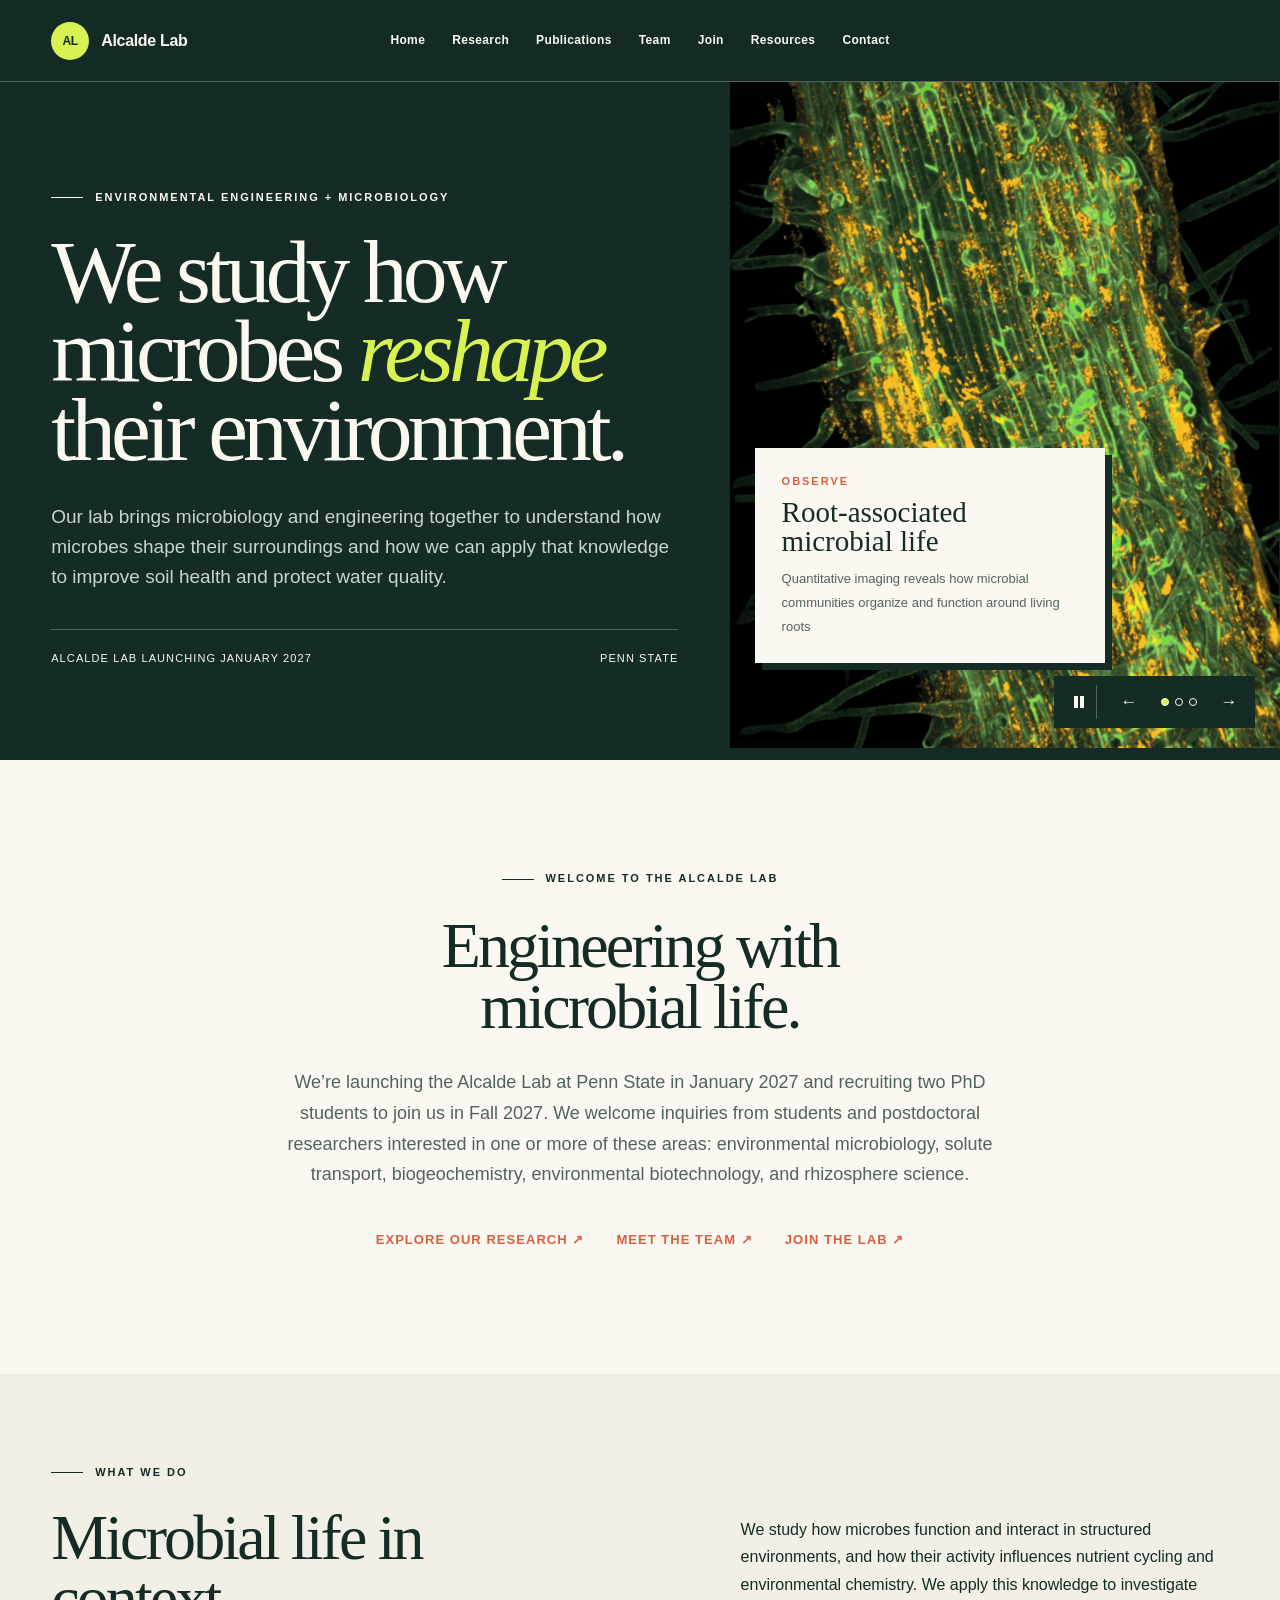
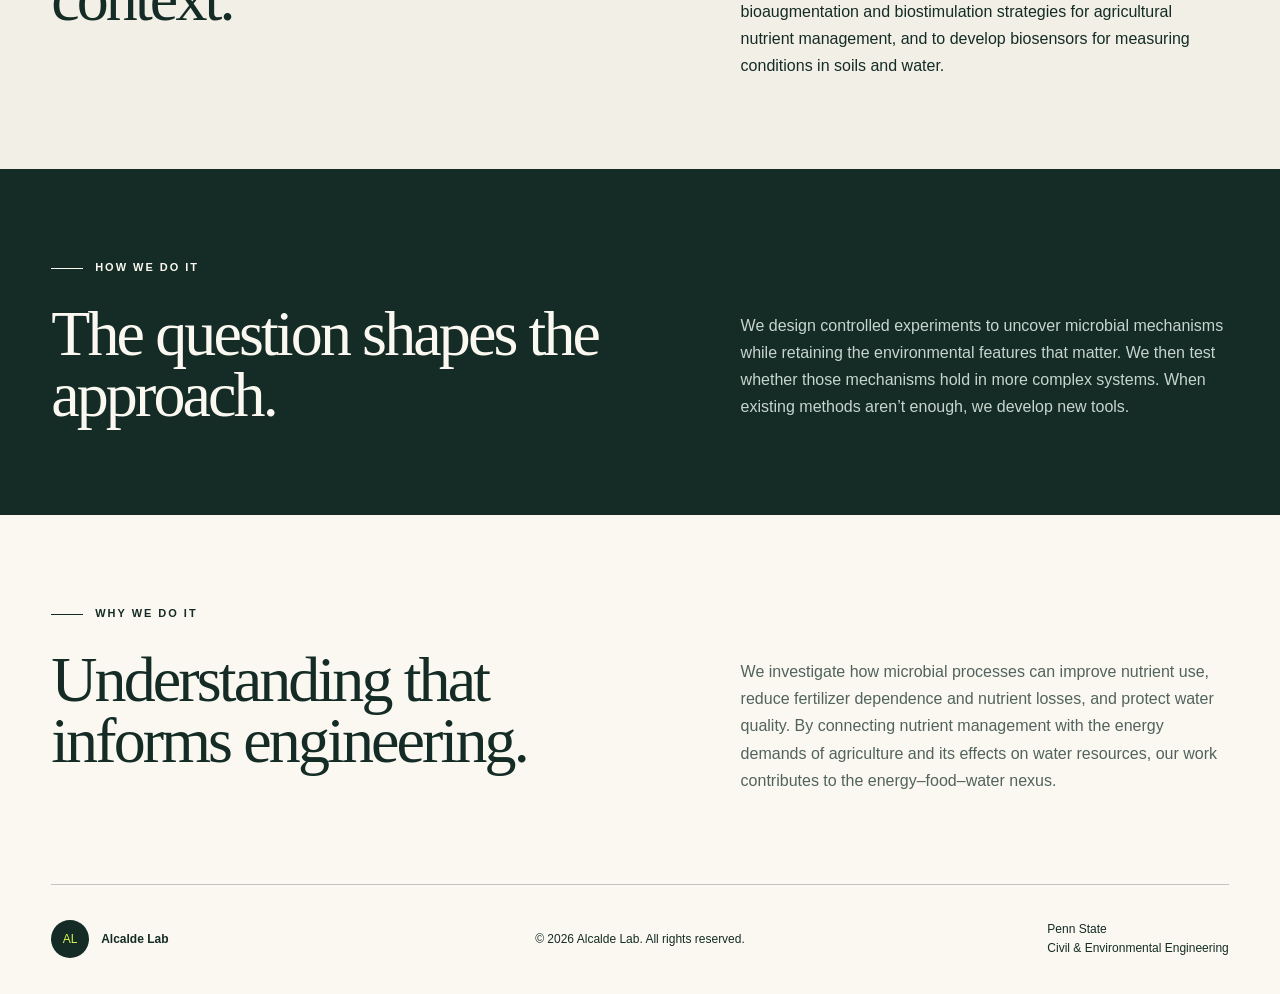
==== docs/index.html @ 4835b122 "Publish standalone lab website with production-only Cloudflare Web Analytics" ====
<!doctype html>
<html lang="en">
<head>
<meta charset="utf-8">
<meta name="viewport" content="width=device-width, initial-scale=1">
<title>Alcalde Lab | Penn State Environmental Engineering</title>
<meta name="description" content="Environmental microbiology and engineering across scales—from microbial physiology and nutrient stress to rhizosphere biogeochemistry.">
<link rel="icon" href="./favicon.svg">
<link rel="stylesheet" href="./assets/site.css">
<script defer src="./assets/analytics.js"></script>
</head>
<body class="antialiased">
<main>
<header class="site-header header-dark"><a href="./" class="wordmark" aria-label="Alcalde Lab home"><span class="mark">AL</span><span>Alcalde Lab</span></a>
<nav class="site-links" aria-label="Main navigation"><a href="./">Home</a><a href="./research/">Research</a><a href="./publications/">Publications</a><a href="./team/">Team</a><a href="./join/">Join</a><a href="./resources/">Resources</a><a href="./contact/">Contact</a></nav><div class="mobile-menu"><button type="button" class="menu-trigger" popoverTarget="mobile-site-links">Menu <span aria-hidden="true">☰</span></button>
<nav id="mobile-site-links" popover="auto" aria-label="Mobile navigation"><a href="./">Home</a><a href="./research/">Research</a><a href="./publications/">Publications</a><a href="./team/">Team</a><a href="./join/">Join</a><a href="./resources/">Resources</a><a href="./contact/">Contact</a></nav></div></header>
<section class="hero home-hero"><div class="hero-copy"><p class="eyebrow">Environmental engineering + microbiology</p>
<h1>We study how microbes <em>reshape</em> their environment.</h1><p class="dek">Our lab brings microbiology and engineering together to understand how microbes shape their surroundings and how we can apply that knowledge to improve soil health and protect water quality.</p><div class="hero-meta"><span>Alcalde Lab launching January 2027</span><span>Penn State</span></div></div>
<section class="research-carousel" aria-roledescription="carousel" aria-label="Research imagery">
<article class="carousel-slide carousel-root is-active" aria-live="polite"><div class="carousel-photo"><img class="carousel-image" src="./images/home-root-newman.webp" alt="Fluorescence microscopy image of a plant root colonized by microorganisms" fetchPriority="high"/></div><div class="carousel-content"><p>Observe</p>
<h2>Root-associated microbial life</h2><span>Quantitative imaging reveals how microbial communities organize and function around living roots</span></div></article><div class="carousel-controls"><button type="button" class="carousel-playback" aria-label="Play slideshow" title="Play slideshow"><svg width="16" height="16" viewBox="0 0 16 16" fill="currentColor" aria-hidden="true" focusable="false"><path d="M4 2l10 6-10 6z"></path></svg></button><button aria-label="Previous slide">←</button><div><button class="active" aria-current="true" aria-label="Show Root-associated microbial life"></button><button class="" aria-label="Show Structured habitats"></button><button class="" aria-label="Show Plant–microbe outcomes"></button></div><button aria-label="Next slide">→</button></div>
</section>
</section>
<section class="welcome-section welcome-band"><p class="eyebrow">Welcome to the Alcalde Lab</p>
<h2>Engineering with<br/>microbial life.</h2><p>We’re launching the Alcalde Lab at Penn State in January 2027 and recruiting two PhD students to join us in Fall 2027. We welcome inquiries from students and postdoctoral researchers interested in one or more of these areas: environmental microbiology, solute transport, biogeochemistry, environmental biotechnology, and rhizosphere science.</p><div class="welcome-links"><a href="./research/" class="text-link">Explore our research <span aria-hidden="true">↗</span></a><a href="./team/" class="text-link">Meet the team <span aria-hidden="true">↗</span></a><a href="./join/" class="text-link">Join the lab <span aria-hidden="true">↗</span></a></div>
</section>
<section class="framework-section pathway-section"><div class="framework-heading"><p class="eyebrow">What we do</p><div class="framework-body">
<h2>Microbial life in context.</h2><p class="framework-summary">We study how microbes function and interact in structured environments, and how their activity influences nutrient cycling and environmental chemistry. We apply this knowledge to investigate bioaugmentation and biostimulation strategies for agricultural nutrient management, and to develop biosensors for measuring conditions in soils and water.</p></div></div>
</section>
<section class="framework-section engineering-story"><div class="framework-heading"><p class="eyebrow">How we do it</p><div class="framework-body">
<h2>The question shapes the approach.</h2><p class="framework-summary">We design controlled experiments to uncover microbial mechanisms while retaining the environmental features that matter. We then test whether those mechanisms hold in more complex systems. When existing methods aren’t enough, we develop new tools.</p></div></div>
</section>
<section class="framework-section impact-section"><div class="framework-heading"><p class="eyebrow">Why we do it</p><div class="framework-body">
<h2>Understanding that informs engineering.</h2><p class="framework-summary">We investigate how microbial processes can improve nutrient use, reduce fertilizer dependence and nutrient losses, and protect water quality. By connecting nutrient management with the energy demands of agriculture and its effects on water resources, our work contributes to the energy–food–water nexus.</p></div></div>
</section>
<footer class="site-footer" id="contact"><div class="footer-lab-contact"><span class="mark inverted">AL</span><b>Alcalde Lab</b></div><p style="text-align:center">© 2026 Alcalde Lab. All rights reserved.</p><p style="line-height:1.65;padding-block:12px"><a class="footer-affiliation-link" href="https://www.psu.edu/">Penn State</a><br/><a class="footer-affiliation-link" href="https://www.cee.psu.edu/">Civil &amp; Environmental Engineering</a></p></footer>
</main>
<script id="carousel-slides" type="application/json">[{"kicker":"Observe","title":"Root-associated microbial life","detail":"Quantitative imaging reveals how microbial communities organize and function around living roots","image":"images/home-root-newman.webp","alt":"Fluorescence microscopy image of a plant root colonized by microorganisms","className":"carousel-root"},{"kicker":"Recreate","title":"Structured habitats","detail":"Soil-mimetic microfluidic environments recreate pore geometry, hydration, and chemical gradients","image":"images/home-gradient-micromodel.webp","alt":"Color gradient established across a hexagonal porous micromodel","className":"carousel-micromodel"},{"kicker":"Measure","title":"Plant–microbe outcomes","detail":"Harnessing microbial processes to support plant growth while reducing fertilizer inputs and nutrient runoff.","image":"images/home-plants.webp","alt":"Grasses growing in pots in a research laboratory","className":"carousel-plants"}]</script>
<script defer src="./assets/carousel.js"></script>
</body>
</html>
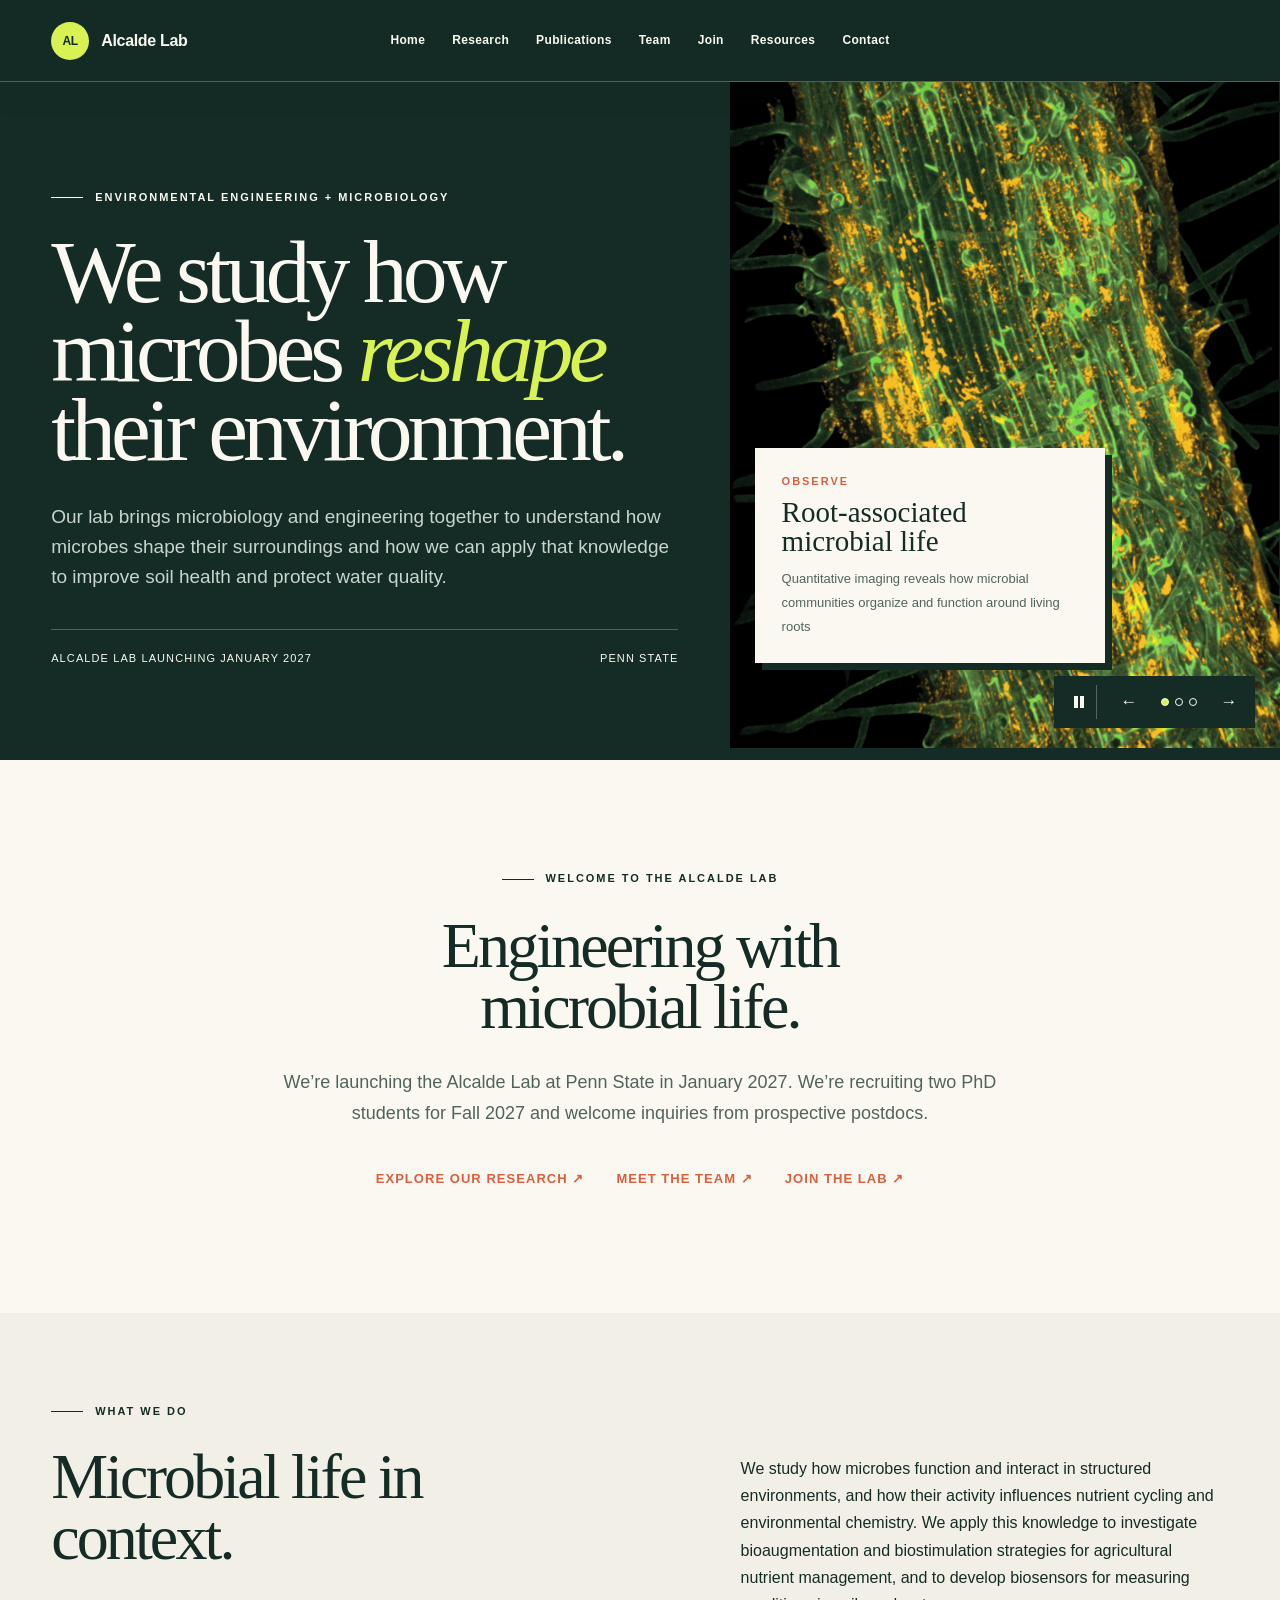
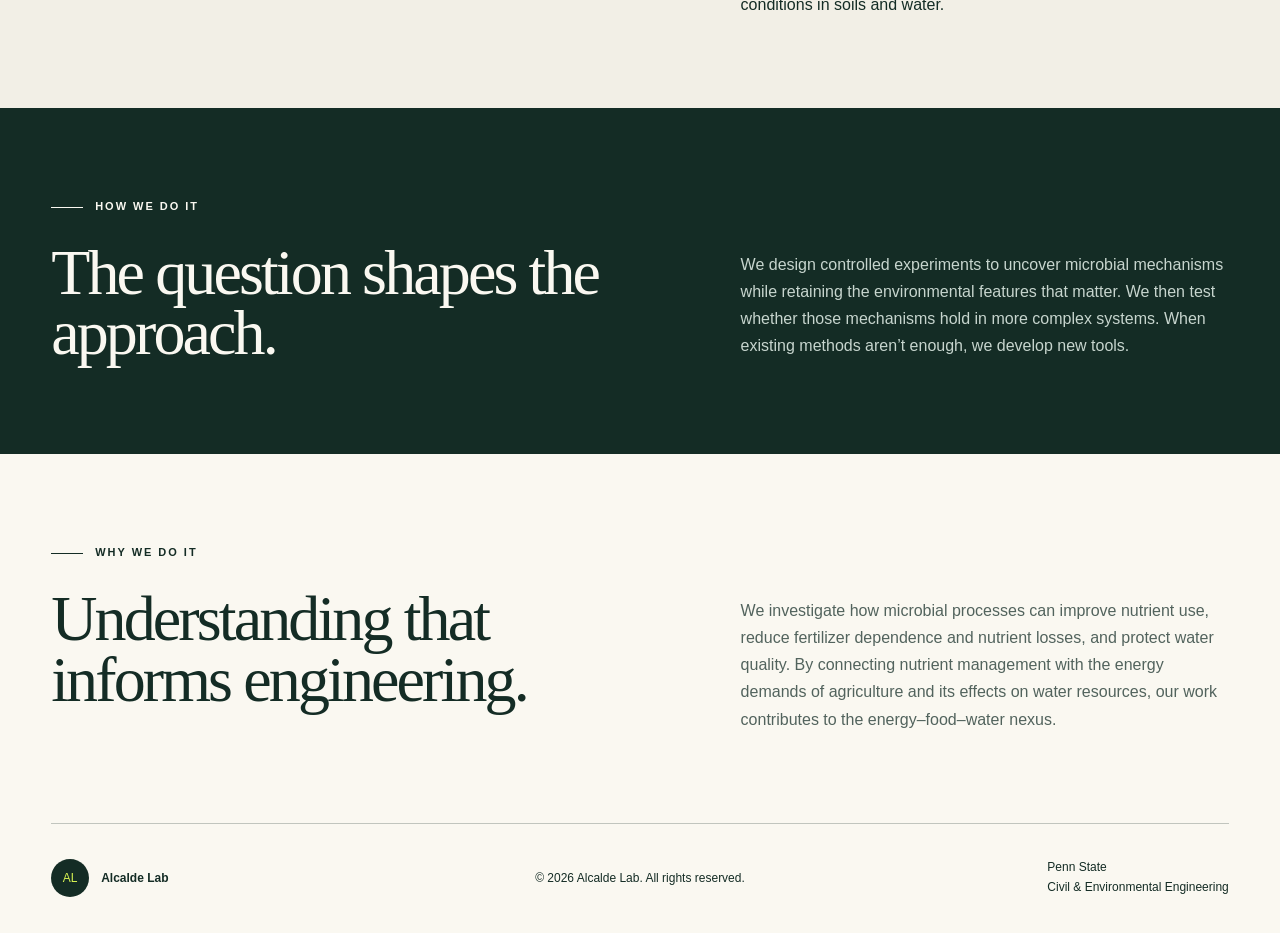
==== commit ba730f8a: "Update lab research, publications, recruiting, and search metadata" ====
--- a/docs/index.html
+++ b/docs/index.html
@@ -8,6 +8,7 @@
 <link rel="icon" href="./favicon.svg">
 <link rel="stylesheet" href="./assets/site.css">
 <script defer src="./assets/analytics.js"></script>
+<link rel="canonical" href="https://alcaldelab.org/">
 </head>
 <body class="antialiased">
 <main>
@@ -22,7 +23,7 @@
 </section>
 </section>
 <section class="welcome-section welcome-band"><p class="eyebrow">Welcome to the Alcalde Lab</p>
-<h2>Engineering with<br/>microbial life.</h2><p>We’re launching the Alcalde Lab at Penn State in January 2027 and recruiting two PhD students to join us in Fall 2027. We welcome inquiries from students and postdoctoral researchers interested in one or more of these areas: environmental microbiology, solute transport, biogeochemistry, environmental biotechnology, and rhizosphere science.</p><div class="welcome-links"><a href="./research/" class="text-link">Explore our research <span aria-hidden="true">↗</span></a><a href="./team/" class="text-link">Meet the team <span aria-hidden="true">↗</span></a><a href="./join/" class="text-link">Join the lab <span aria-hidden="true">↗</span></a></div>
+<h2>Engineering with<br/>microbial life.</h2><p>We’re launching the Alcalde Lab at Penn State in January 2027. We’re recruiting two PhD students for Fall 2027 and welcome inquiries from prospective postdocs.</p><div class="welcome-links"><a href="./research/" class="text-link">Explore our research <span aria-hidden="true">↗</span></a><a href="./team/" class="text-link">Meet the team <span aria-hidden="true">↗</span></a><a href="./join/" class="text-link">Join the lab <span aria-hidden="true">↗</span></a></div>
 </section>
 <section class="framework-section pathway-section"><div class="framework-heading"><p class="eyebrow">What we do</p><div class="framework-body">
 <h2>Microbial life in context.</h2><p class="framework-summary">We study how microbes function and interact in structured environments, and how their activity influences nutrient cycling and environmental chemistry. We apply this knowledge to investigate bioaugmentation and biostimulation strategies for agricultural nutrient management, and to develop biosensors for measuring conditions in soils and water.</p></div></div>
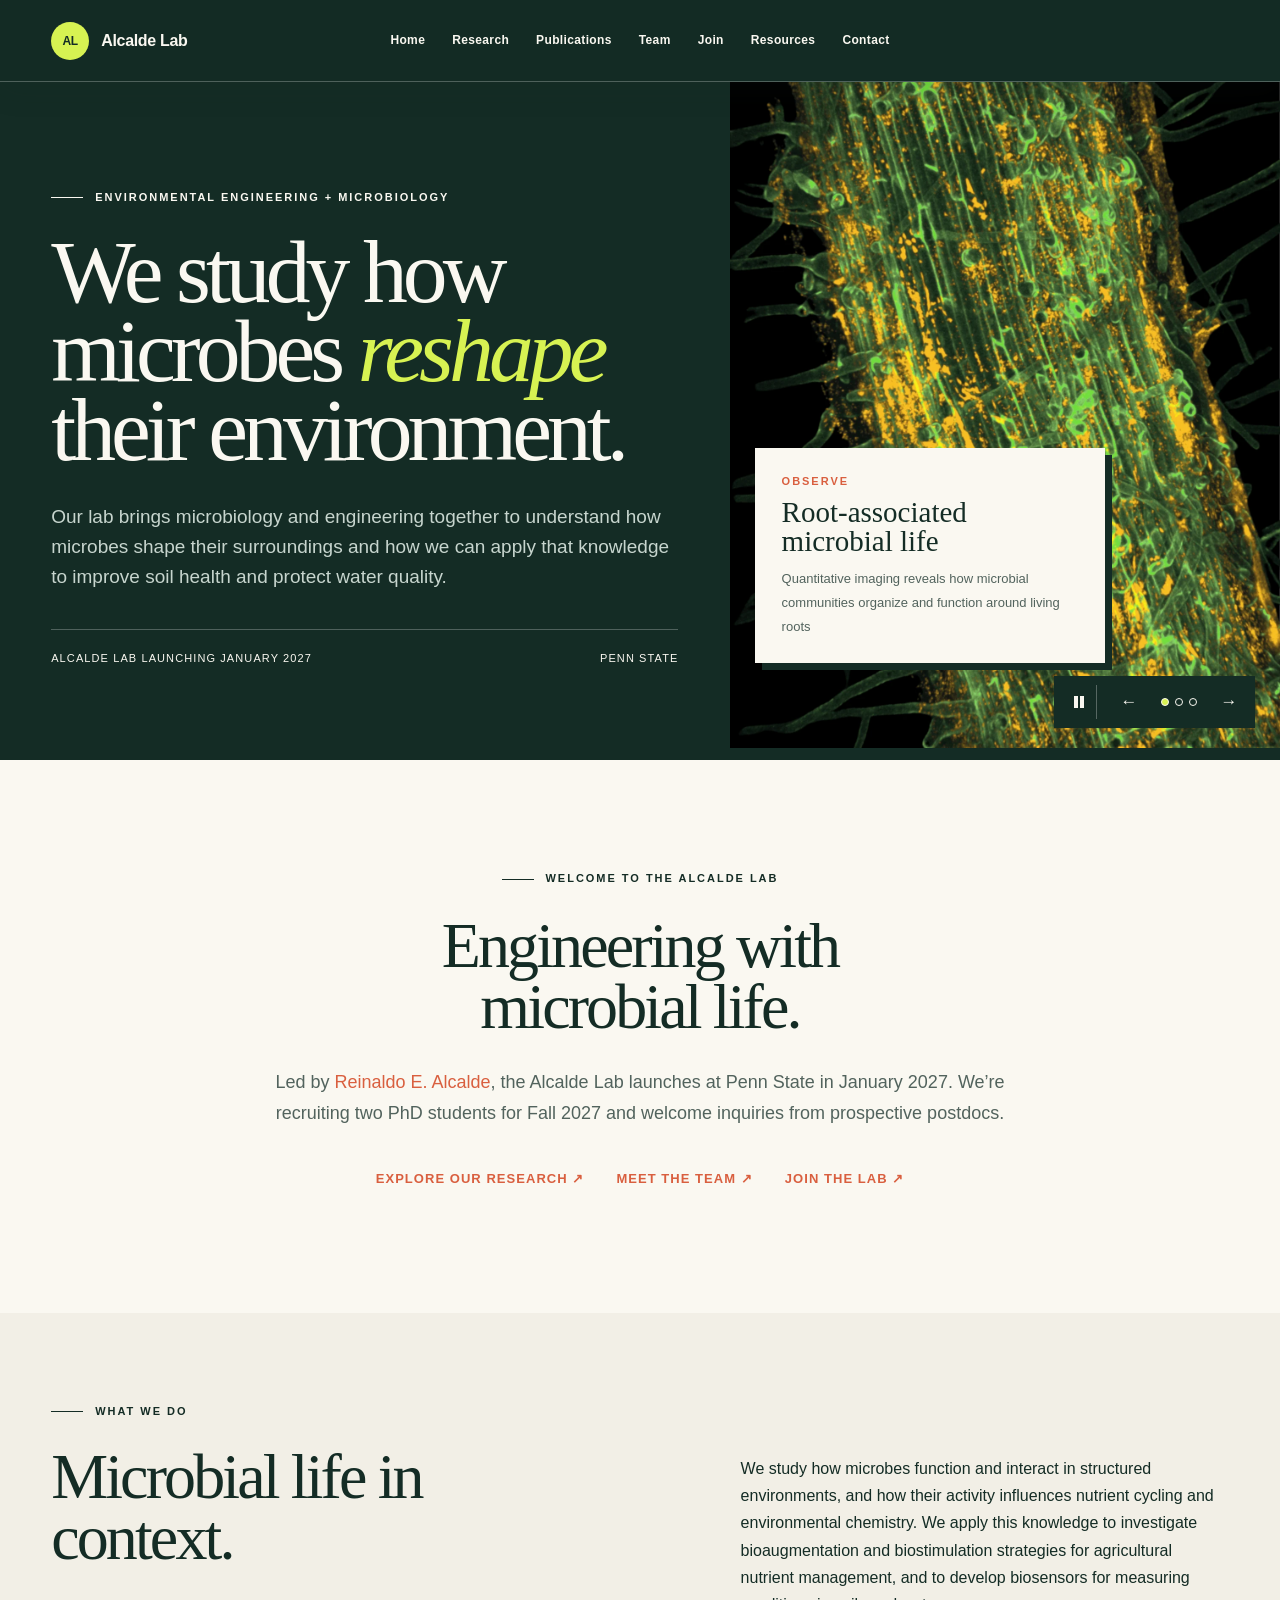
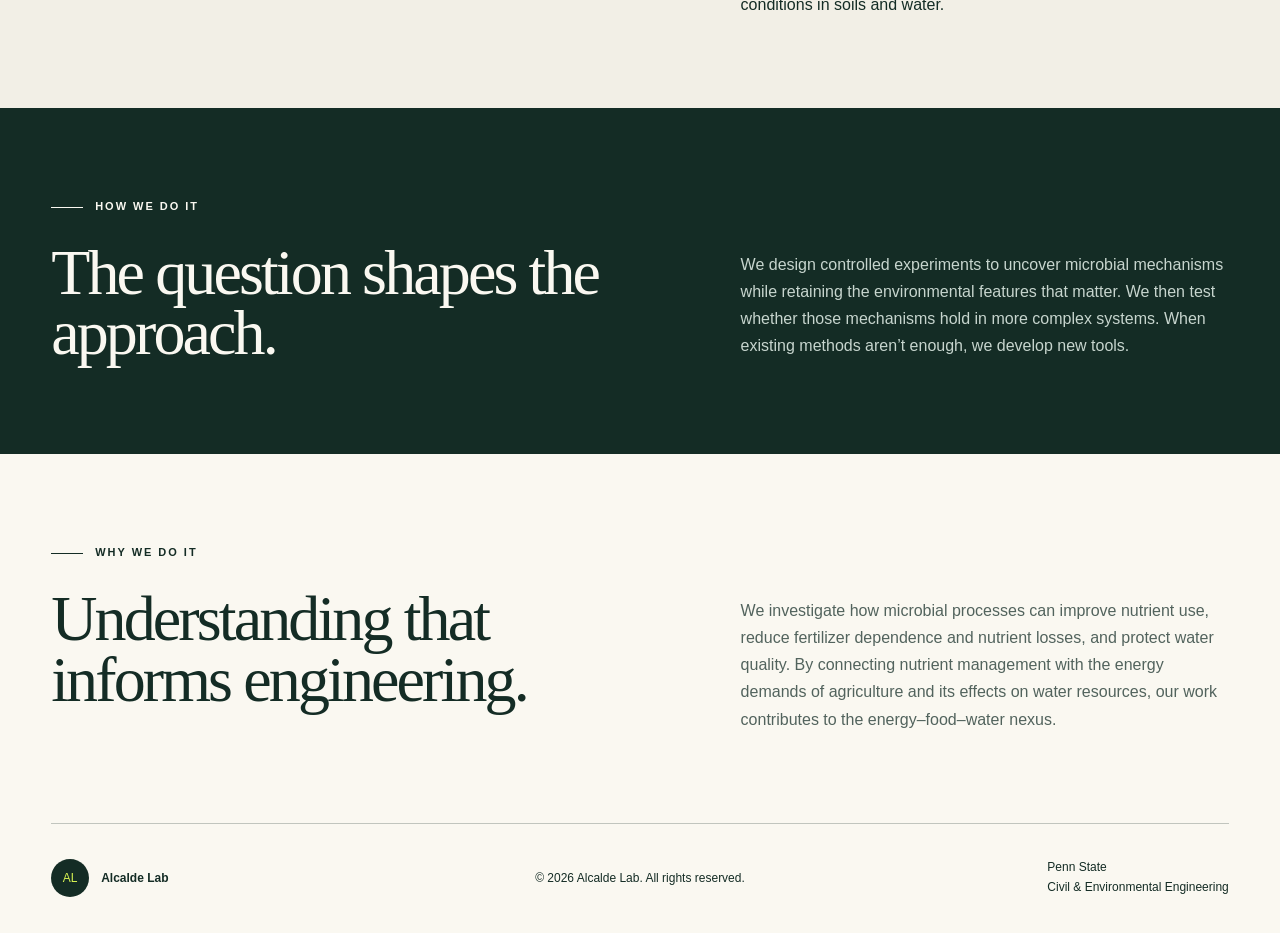
==== commit 32dbbc36: "Connect lab homepage to Reinaldo E. Alcalde in title and introduction" ====
--- a/docs/index.html
+++ b/docs/index.html
@@ -3,8 +3,8 @@
 <head>
 <meta charset="utf-8">
 <meta name="viewport" content="width=device-width, initial-scale=1">
-<title>Alcalde Lab | Penn State Environmental Engineering</title>
-<meta name="description" content="Environmental microbiology and engineering across scales—from microbial physiology and nutrient stress to rhizosphere biogeochemistry.">
+<title>Alcalde Lab | Reinaldo E. Alcalde | Penn State</title>
+<meta name="description" content="Reinaldo E. Alcalde’s lab at Penn State studies environmental microbiology, rhizosphere biogeochemistry, and engineering for soil health and water quality.">
 <link rel="icon" href="./favicon.svg">
 <link rel="stylesheet" href="./assets/site.css">
 <script defer src="./assets/analytics.js"></script>
@@ -23,7 +23,7 @@
 </section>
 </section>
 <section class="welcome-section welcome-band"><p class="eyebrow">Welcome to the Alcalde Lab</p>
-<h2>Engineering with<br/>microbial life.</h2><p>We’re launching the Alcalde Lab at Penn State in January 2027. We’re recruiting two PhD students for Fall 2027 and welcome inquiries from prospective postdocs.</p><div class="welcome-links"><a href="./research/" class="text-link">Explore our research <span aria-hidden="true">↗</span></a><a href="./team/" class="text-link">Meet the team <span aria-hidden="true">↗</span></a><a href="./join/" class="text-link">Join the lab <span aria-hidden="true">↗</span></a></div>
+<h2>Engineering with<br/>microbial life.</h2><p>Led by <a href="./team/">Reinaldo E. Alcalde</a>, the Alcalde Lab launches at Penn State in January 2027. We’re recruiting two PhD students for Fall 2027 and welcome inquiries from prospective postdocs.</p><div class="welcome-links"><a href="./research/" class="text-link">Explore our research <span aria-hidden="true">↗</span></a><a href="./team/" class="text-link">Meet the team <span aria-hidden="true">↗</span></a><a href="./join/" class="text-link">Join the lab <span aria-hidden="true">↗</span></a></div>
 </section>
 <section class="framework-section pathway-section"><div class="framework-heading"><p class="eyebrow">What we do</p><div class="framework-body">
 <h2>Microbial life in context.</h2><p class="framework-summary">We study how microbes function and interact in structured environments, and how their activity influences nutrient cycling and environmental chemistry. We apply this knowledge to investigate bioaugmentation and biostimulation strategies for agricultural nutrient management, and to develop biosensors for measuring conditions in soils and water.</p></div></div>
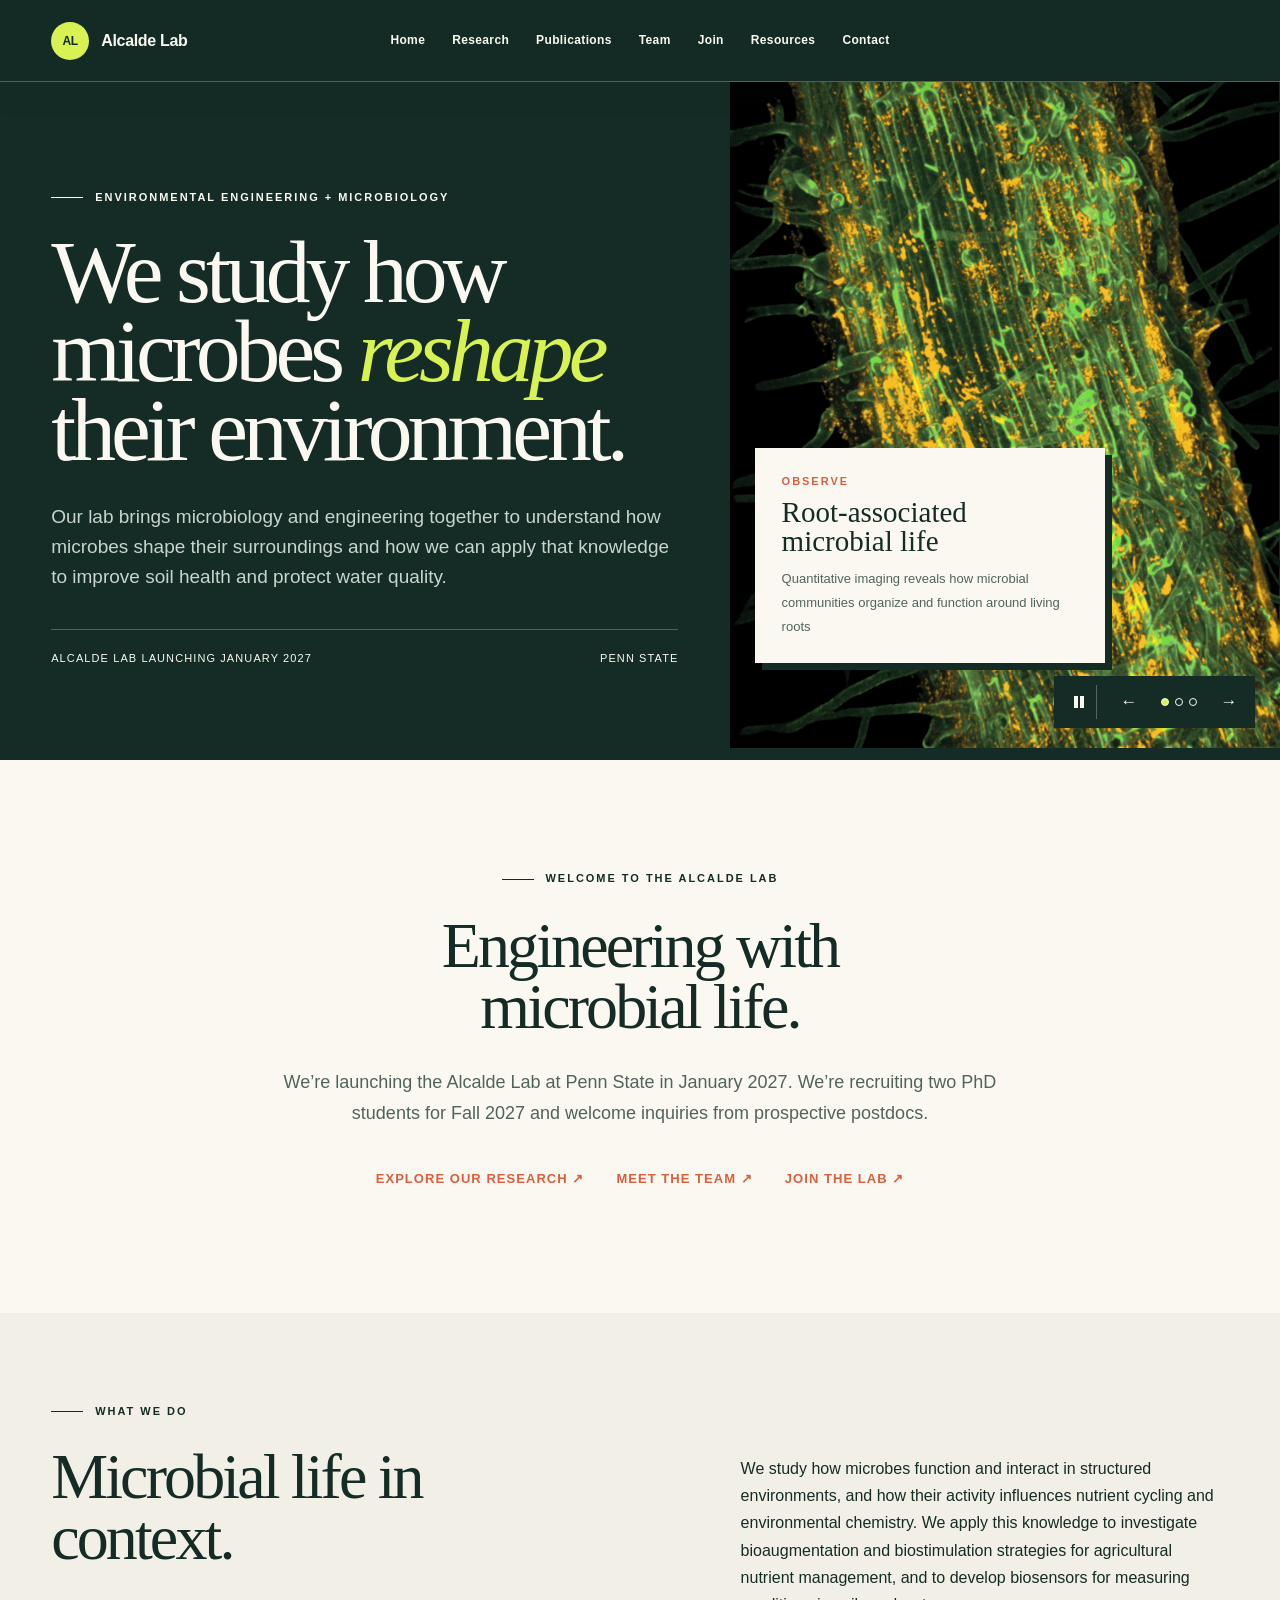
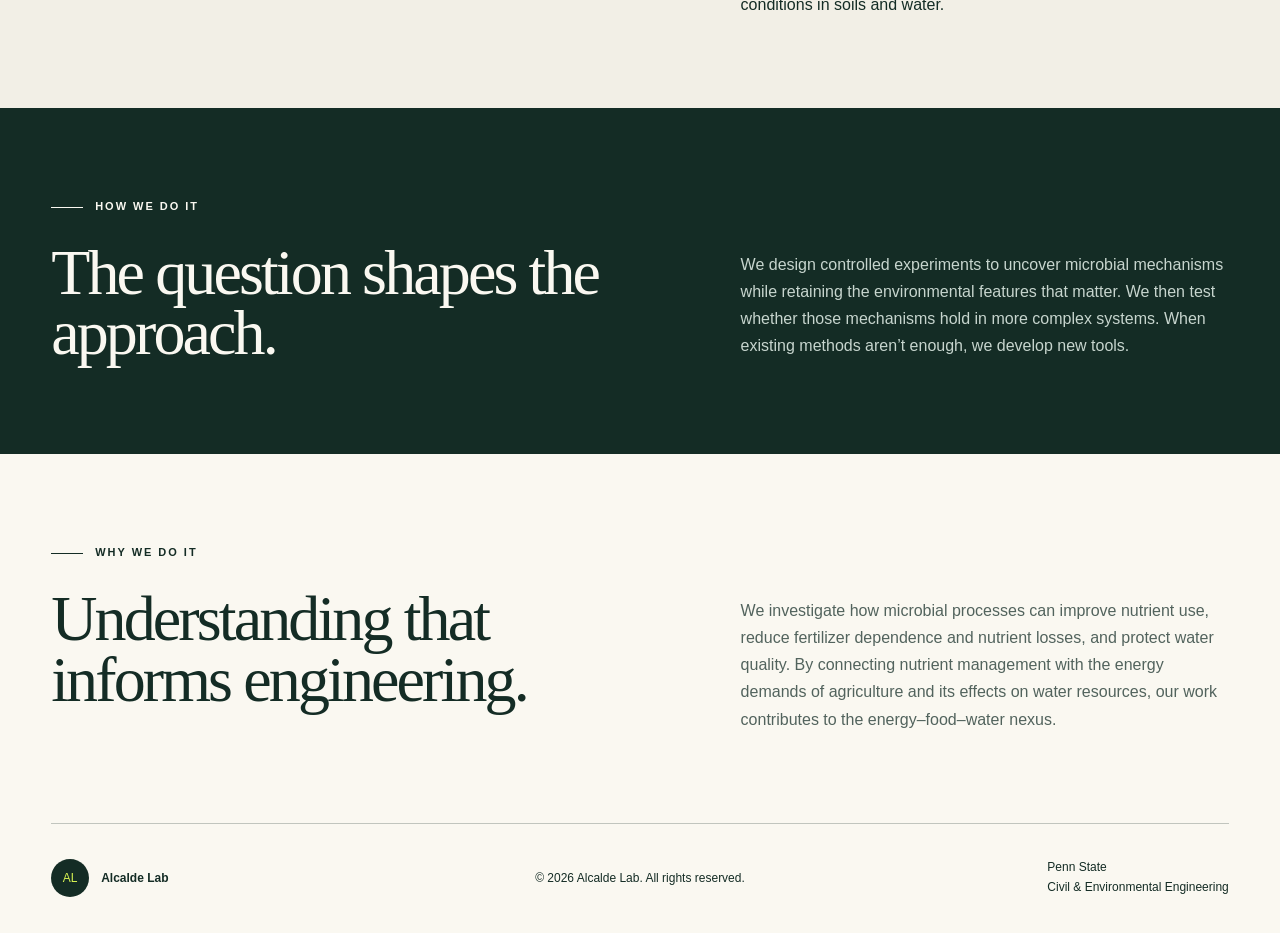
==== commit 8b8e3d2b: "Restore previous homepage title, description, and introduction as requested" ====
--- a/docs/index.html
+++ b/docs/index.html
@@ -3,8 +3,8 @@
 <head>
 <meta charset="utf-8">
 <meta name="viewport" content="width=device-width, initial-scale=1">
-<title>Alcalde Lab | Reinaldo E. Alcalde | Penn State</title>
-<meta name="description" content="Reinaldo E. Alcalde’s lab at Penn State studies environmental microbiology, rhizosphere biogeochemistry, and engineering for soil health and water quality.">
+<title>Alcalde Lab | Penn State Environmental Engineering</title>
+<meta name="description" content="Environmental microbiology and engineering across scales—from microbial physiology and nutrient stress to rhizosphere biogeochemistry.">
 <link rel="icon" href="./favicon.svg">
 <link rel="stylesheet" href="./assets/site.css">
 <script defer src="./assets/analytics.js"></script>
@@ -23,7 +23,7 @@
 </section>
 </section>
 <section class="welcome-section welcome-band"><p class="eyebrow">Welcome to the Alcalde Lab</p>
-<h2>Engineering with<br/>microbial life.</h2><p>Led by <a href="./team/">Reinaldo E. Alcalde</a>, the Alcalde Lab launches at Penn State in January 2027. We’re recruiting two PhD students for Fall 2027 and welcome inquiries from prospective postdocs.</p><div class="welcome-links"><a href="./research/" class="text-link">Explore our research <span aria-hidden="true">↗</span></a><a href="./team/" class="text-link">Meet the team <span aria-hidden="true">↗</span></a><a href="./join/" class="text-link">Join the lab <span aria-hidden="true">↗</span></a></div>
+<h2>Engineering with<br/>microbial life.</h2><p>We’re launching the Alcalde Lab at Penn State in January 2027. We’re recruiting two PhD students for Fall 2027 and welcome inquiries from prospective postdocs.</p><div class="welcome-links"><a href="./research/" class="text-link">Explore our research <span aria-hidden="true">↗</span></a><a href="./team/" class="text-link">Meet the team <span aria-hidden="true">↗</span></a><a href="./join/" class="text-link">Join the lab <span aria-hidden="true">↗</span></a></div>
 </section>
 <section class="framework-section pathway-section"><div class="framework-heading"><p class="eyebrow">What we do</p><div class="framework-body">
 <h2>Microbial life in context.</h2><p class="framework-summary">We study how microbes function and interact in structured environments, and how their activity influences nutrient cycling and environmental chemistry. We apply this knowledge to investigate bioaugmentation and biostimulation strategies for agricultural nutrient management, and to develop biosensors for measuring conditions in soils and water.</p></div></div>
